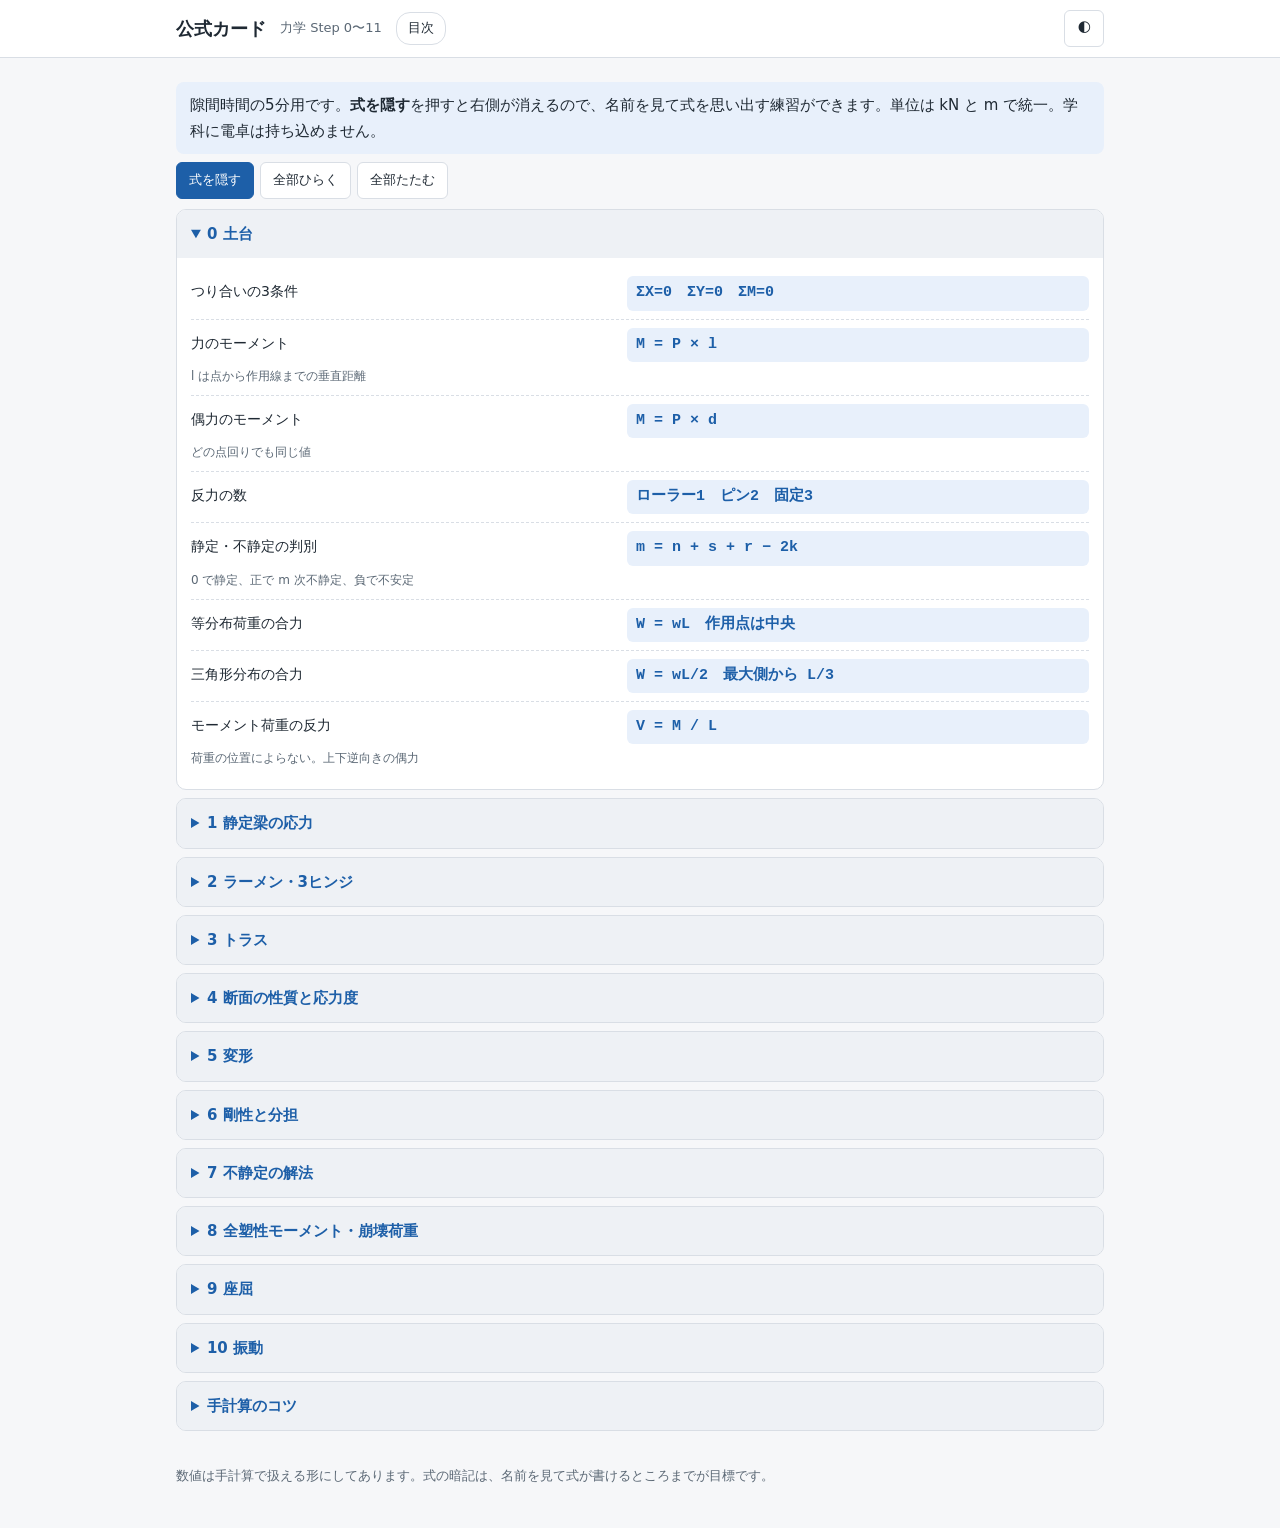
==== formulas.html @ 27fa32a4 "教材アプリ化: 共通部品・×だけ復習・公式カード・過去問リンク・4択・PWA対応 - site/assets/{app.css,app.js} を新設し全ページ共通化 - ×だけ復習(ステップ内・全ス" ====
<!DOCTYPE html>
<html lang="ja">
<head>
<meta charset="UTF-8">
<meta name="viewport" content="width=device-width, initial-scale=1">
<title>公式カード ｜ 一級建築士 構造力学</title>
<link rel="manifest" href="manifest.webmanifest">
<meta name="theme-color" content="#1d5fa8">
<link rel="apple-touch-icon" href="assets/icon-180.png">
<link rel="stylesheet" href="assets/app.css">
<style>
.fx{border:1px solid var(--line);border-radius:10px;margin:8px 0;background:var(--card);overflow:hidden}
.fx>summary{padding:11px 14px;background:var(--mute);font-size:15px}
.fx>div{padding:4px 14px 12px;border:none}
.f{display:flex;flex-wrap:wrap;align-items:baseline;gap:6px 10px;padding:8px 0;border-bottom:1px dashed var(--line)}
.f:last-child{border-bottom:none}
.f .n{flex:1 1 42%;min-width:130px;font-size:14px}
.f .e{flex:1 1 46%;min-width:150px;font-family:Consolas,"Courier New",monospace;font-weight:700;
  font-size:15px;color:var(--acc);background:var(--acc-bg);border-radius:6px;padding:4px 9px}
.f small{flex:1 1 100%;color:var(--sub);font-size:12px;margin-top:-2px}
.hide .e{visibility:hidden}
</style>
</head>
<body>
<header><div class="hin">
  <h1>公式カード</h1>
  <span class="sub">力学 Step 0〜11</span>
  <nav class="tabs"><a href="index.html">目次</a></nav>
</div></header>
<main>

<div class="note">隙間時間の5分用です。<b>式を隠す</b>を押すと右側が消えるので、名前を見て式を思い出す練習ができます。単位は kN と m で統一。学科に電卓は持ち込めません。</div>
<div class="tools">
  <button id="tg" class="pri">式を隠す</button>
  <button id="op">全部ひらく</button>
  <button id="cl">全部たたむ</button>
</div>

<details class="fx" open><summary>0 土台</summary><div>
<div class="f"><span class="n">つり合いの3条件</span><span class="e">ΣX=0　ΣY=0　ΣM=0</span></div>
<div class="f"><span class="n">力のモーメント</span><span class="e">M = P × l</span><small>l は点から作用線までの垂直距離</small></div>
<div class="f"><span class="n">偶力のモーメント</span><span class="e">M = P × d</span><small>どの点回りでも同じ値</small></div>
<div class="f"><span class="n">反力の数</span><span class="e">ローラー1　ピン2　固定3</span></div>
<div class="f"><span class="n">静定・不静定の判別</span><span class="e">m = n + s + r − 2k</span><small>0 で静定、正で m 次不静定、負で不安定</small></div>
<div class="f"><span class="n">等分布荷重の合力</span><span class="e">W = wL　作用点は中央</span></div>
<div class="f"><span class="n">三角形分布の合力</span><span class="e">W = wL/2　最大側から L/3</span></div>
<div class="f"><span class="n">モーメント荷重の反力</span><span class="e">V = M / L</span><small>荷重の位置によらない。上下逆向きの偶力</small></div>
</div></details>

<details class="fx"><summary>1 静定梁の応力</summary><div>
<div class="f"><span class="n">単純梁 中央集中 P　最大 M</span><span class="e">PL/4</span></div>
<div class="f"><span class="n">単純梁 等分布 w　最大 M</span><span class="e">wL²/8</span></div>
<div class="f"><span class="n">単純梁 三角形分布　最大 M</span><span class="e">wL²/9√3 ≒ 0.064 wL²</span></div>
<div class="f"><span class="n">片持ち梁 先端 P　固定端 M</span><span class="e">PL</span></div>
<div class="f"><span class="n">片持ち梁 等分布 w　固定端 M</span><span class="e">wL²/2</span></div>
<div class="f"><span class="n">Q図と M図の関係</span><span class="e">M の傾き = Q</span><small>Q = 0 の位置で M が最大</small></div>
<div class="f"><span class="n">M図の描き方</span><span class="e">引張側に描く</span><small>ヒンジ位置は必ず M = 0</small></div>
</div></details>

<details class="fx"><summary>2 ラーメン・3ヒンジ</summary><div>
<div class="f"><span class="n">節点でのつり合い</span><span class="e">ΣM = 0（節点に集まる M の和）</span></div>
<div class="f"><span class="n">3ヒンジの解き方</span><span class="e">ヒンジで M = 0 の式を1本追加</span></div>
<div class="f"><span class="n">3ヒンジラーメン 水平反力</span><span class="e">H = M<sub>中央</sub> / h</span><small>中央ヒンジ回りの半片でつり合いをとる</small></div>
</div></details>

<details class="fx"><summary>3 トラス</summary><div>
<div class="f"><span class="n">節点法</span><span class="e">各節点で ΣX=0, ΣY=0</span><small>未知が2本以下の節点から始める</small></div>
<div class="f"><span class="n">切断法</span><span class="e">求めたい材を含めて3本以内で切る</span></div>
<div class="f"><span class="n">ゼロ部材 その1</span><span class="e">2部材の節点で荷重なし → 両方 0</span></div>
<div class="f"><span class="n">ゼロ部材 その2</span><span class="e">3部材で2本が一直線 → 残り1本が 0</span></div>
<div class="f"><span class="n">符号</span><span class="e">引張を +、圧縮を −</span></div>
</div></details>

<details class="fx"><summary>4 断面の性質と応力度</summary><div>
<div class="f"><span class="n">長方形の断面二次モーメント</span><span class="e">I = bh³/12</span></div>
<div class="f"><span class="n">円形の断面二次モーメント</span><span class="e">I = πd⁴/64</span></div>
<div class="f"><span class="n">平行軸の定理</span><span class="e">I = I₀ + A·y²</span></div>
<div class="f"><span class="n">断面係数</span><span class="e">Z = I / y　長方形は bh²/6</span></div>
<div class="f"><span class="n">曲げ応力度</span><span class="e">σ = M / Z</span></div>
<div class="f"><span class="n">垂直応力度</span><span class="e">σ = N / A</span></div>
<div class="f"><span class="n">最大せん断応力度 長方形</span><span class="e">τ = 1.5 Q / A</span></div>
<div class="f"><span class="n">最大せん断応力度 円形</span><span class="e">τ = 4Q / 3A</span></div>
<div class="f"><span class="n">組合せ応力度</span><span class="e">σ = N/A ± M/Z</span></div>
<div class="f"><span class="n">断面の核 長方形</span><span class="e">中心から h/6</span><small>全断面を圧縮に保てる範囲</small></div>
</div></details>

<details class="fx"><summary>5 変形</summary><div>
<div class="f"><span class="n">片持ち 先端 P　先端たわみ</span><span class="e">PL³/3EI</span></div>
<div class="f"><span class="n">片持ち 等分布 w　先端たわみ</span><span class="e">wL⁴/8EI</span></div>
<div class="f"><span class="n">単純梁 中央 P　中央たわみ</span><span class="e">PL³/48EI</span></div>
<div class="f"><span class="n">単純梁 等分布 w　中央たわみ</span><span class="e">5wL⁴/384EI</span></div>
<div class="f"><span class="n">片持ち 先端 P　先端たわみ角</span><span class="e">PL²/2EI</span></div>
<div class="f"><span class="n">単純梁 中央 P　端部たわみ角</span><span class="e">PL²/16EI</span></div>
<div class="f"><span class="n">比の問題の勘所</span><span class="e">δ ∝ L³ または L⁴、∝ 1/EI</span><small>L が2倍なら集中荷重で8倍、等分布で16倍</small></div>
</div></details>

<details class="fx"><summary>6 剛性と分担</summary><div>
<div class="f"><span class="n">剛度</span><span class="e">K = I / L</span></div>
<div class="f"><span class="n">剛比</span><span class="e">k = K / K₀</span></div>
<div class="f"><span class="n">分配率</span><span class="e">DF = k / Σk</span></div>
<div class="f"><span class="n">柱の水平剛性 両端固定</span><span class="e">12EI/h³</span></div>
<div class="f"><span class="n">柱の水平剛性 一端ピン</span><span class="e">3EI/h³</span></div>
<div class="f"><span class="n">層のせん断力分担</span><span class="e">Qi = Q × ki / Σk</span><small>剛性に比例して配分される</small></div>
<div class="f"><span class="n">固定端モーメント 等分布</span><span class="e">wL²/12</span></div>
<div class="f"><span class="n">固定端モーメント 中央集中</span><span class="e">PL/8</span></div>
<div class="f"><span class="n">反曲点</span><span class="e">M = 0 の位置</span><small>両端固定の柱では中央</small></div>
</div></details>

<details class="fx"><summary>7 不静定の解法</summary><div>
<div class="f"><span class="n">重ね合わせ</span><span class="e">余分な支点を外し、変形を元に戻す力を求める</span></div>
<div class="f"><span class="n">一端固定・他端ピン 等分布</span><span class="e">固定端 M = wL²/8</span></div>
<div class="f"><span class="n">両端固定 等分布</span><span class="e">固定端 wL²/12、中央 wL²/24</span></div>
<div class="f"><span class="n">両端固定 中央集中</span><span class="e">固定端 PL/8、中央 PL/8</span></div>
<div class="f"><span class="n">到達モーメント</span><span class="e">分配した M の 1/2 が他端へ伝わる</span></div>
</div></details>

<details class="fx"><summary>8 全塑性モーメント・崩壊荷重</summary><div>
<div class="f"><span class="n">全塑性モーメント</span><span class="e">Mp = Zp · σy</span></div>
<div class="f"><span class="n">塑性断面係数 長方形</span><span class="e">Zp = bh²/4</span></div>
<div class="f"><span class="n">形状係数 長方形</span><span class="e">Zp / Z = 1.5</span></div>
<div class="f"><span class="n">崩壊機構の条件</span><span class="e">ヒンジ数 = 不静定次数 + 1</span></div>
<div class="f"><span class="n">仮想仕事法</span><span class="e">外力のする仕事 = ΣMp·θ</span></div>
</div></details>

<details class="fx"><summary>9 座屈</summary><div>
<div class="f"><span class="n">オイラー座屈荷重</span><span class="e">Pk = π²EI / Lk²</span></div>
<div class="f"><span class="n">座屈長さ 両端ピン</span><span class="e">Lk = 1.0 L</span></div>
<div class="f"><span class="n">座屈長さ 両端固定</span><span class="e">Lk = 0.5 L</span></div>
<div class="f"><span class="n">座屈長さ 一端固定・他端ピン</span><span class="e">Lk = 0.7 L</span></div>
<div class="f"><span class="n">座屈長さ 一端固定・他端自由</span><span class="e">Lk = 2.0 L</span></div>
<div class="f"><span class="n">細長比</span><span class="e">λ = Lk / i　　i = √(I/A)</span></div>
<div class="f"><span class="n">比の問題の勘所</span><span class="e">Pk ∝ I、∝ 1/Lk²</span><small>π と E は約分で消えることが多い</small></div>
</div></details>

<details class="fx"><summary>10 振動</summary><div>
<div class="f"><span class="n">固有周期</span><span class="e">T = 2π √(m/k)</span></div>
<div class="f"><span class="n">固有円振動数</span><span class="e">ω = √(k/m)</span></div>
<div class="f"><span class="n">比の問題の勘所</span><span class="e">T ∝ √m、∝ 1/√k</span><small>質量4倍で周期2倍、剛性4倍で周期半分</small></div>
</div></details>

<details class="fx"><summary>手計算のコツ</summary><div>
<div class="f"><span class="n">割り算は最後に一度だけ</span><span class="e">分数のまま持ち回る</span></div>
<div class="f"><span class="n">単純梁の反力</span><span class="e">遠い側の距離に比例</span><small>比で暗算できる</small></div>
<div class="f"><span class="n">π と √ は残す</span><span class="e">約分で消えることが多い</span><small>√2 ≒ 1.41　√3 ≒ 1.73</small></div>
<div class="f"><span class="n">4択の絞り方</span><span class="e">概算で桁を見て2つ消す</span></div>
</div></details>

</main>
<footer>数値は手計算で扱える形にしてあります。式の暗記は、名前を見て式が書けるところまでが目標です。</footer>

<script src="assets/app.js"></script>
<script>
(function(){
var K=window.IKKYU; K.applyTheme(); K.header({}); K.initSW('');
var main=document.querySelector('main'), hidden=false;
document.getElementById('tg').addEventListener('click',function(){
  hidden=!hidden;
  main.classList.toggle('hide',hidden);
  this.textContent=hidden?'式を表示':'式を隠す';
});
document.getElementById('op').addEventListener('click',function(){
  Array.prototype.forEach.call(document.querySelectorAll('.fx'),function(d){ d.open=true; });
});
document.getElementById('cl').addEventListener('click',function(){
  Array.prototype.forEach.call(document.querySelectorAll('.fx'),function(d){ d.open=false; });
});
})();
</script>
</body>
</html>
---- assets/app.css ----
/* 一級建築士 学習ノート 共通スタイル */
:root{
  --bg:#f6f7f9; --card:#fff; --ink:#1f2933; --sub:#5b6875; --line:#d9dee5;
  --acc:#1d5fa8; --acc-bg:#e8f0fb; --ok:#1d8f4e; --ok-bg:#e4f5ea;
  --ng:#c43d3d; --ng-bg:#fbe7e7; --warn-bg:#fff6dc; --warn:#8a6100;
  --mute:#eef1f5; --shadow:0 2px 8px rgba(31,41,51,.08);
  --figink:#1f2933; --figgr:#1f2933;
}
[data-theme="dark"]{
  --bg:#14181d; --card:#1c2127; --ink:#e4e8ed; --sub:#98a3b0; --line:#2f3742;
  --acc:#6aa9e9; --acc-bg:#1b2836; --ok:#4cc07d; --ok-bg:#16301f;
  --ng:#ef7b7b; --ng-bg:#331a1a; --warn-bg:#332a12; --warn:#e0bc6a;
  --mute:#232a32; --shadow:0 2px 8px rgba(0,0,0,.4);
  --figink:#e4e8ed; --figgr:#b6c0cc;
}
*{box-sizing:border-box}
html{-webkit-text-size-adjust:100%}
body{margin:0;background:var(--bg);color:var(--ink);
  font-family:"Segoe UI","Yu Gothic UI","Hiragino Sans","Meiryo",system-ui,sans-serif;
  font-size:16px;line-height:1.75;overflow-wrap:break-word}

/* ---- ヘッダ ---- */
header{background:var(--card);border-bottom:1px solid var(--line);position:sticky;top:0;z-index:20}
.hin{max-width:960px;margin:0 auto;padding:10px 16px;display:flex;flex-wrap:wrap;align-items:center;gap:6px 14px}
.hin h1{font-size:18px;margin:0}
.hin .sub{color:var(--sub);font-size:13px}
nav.tabs{display:flex;flex-wrap:wrap;gap:4px}
nav.tabs a{display:inline-block;padding:4px 11px;border:1px solid var(--line);border-radius:14px;
  color:var(--ink);text-decoration:none;font-size:13px;background:var(--card)}
nav.tabs a:hover{background:var(--acc-bg)}
.prog{margin-left:auto;font-size:13px;color:var(--sub);white-space:nowrap}
.hbtns{display:flex;gap:4px;margin-left:auto}

main{max-width:960px;margin:0 auto;padding:16px}
section.card,.card{background:var(--card);border:1px solid var(--line);border-radius:10px;padding:18px 22px;margin:0 0 18px}
section.card>h2{margin:0 0 6px;font-size:20px;display:flex;flex-wrap:wrap;align-items:center;gap:10px}
section.card>h2 .cnt{font-size:13px;color:var(--sub);font-weight:400}
h3{font-size:17px;margin:22px 0 6px;padding-left:10px;border-left:4px solid var(--acc)}
h4{font-size:15px;margin:16px 0 4px}
p{margin:6px 0}
ul,ol{padding-left:24px;margin:6px 0}
li{margin:3px 0}
a{color:var(--acc)}

.tools{display:flex;gap:6px;flex-wrap:wrap;margin:6px 0 10px}
button{font:inherit;font-size:13px;padding:6px 12px;border:1px solid var(--line);border-radius:6px;
  background:var(--card);cursor:pointer;color:var(--ink);min-height:34px}
button:hover{background:var(--acc-bg)}
button.pri{background:var(--acc);color:#fff;border-color:var(--acc)}
button.pri:hover{opacity:.88}

.note{background:var(--acc-bg);border-radius:8px;padding:10px 14px;margin:8px 0;font-size:15px}
.warn{background:var(--warn-bg);border-radius:8px;padding:10px 14px;margin:8px 0;font-size:15px;color:var(--warn)}

table{border-collapse:collapse;width:100%;margin:8px 0;font-size:15px}
th,td{border:1px solid var(--line);padding:6px 10px;vertical-align:top;text-align:left}
th{background:var(--mute);font-weight:600}
.scroll{overflow-x:auto}

/* ---- 穴埋め ---- */
.bl{display:inline-block;cursor:pointer;user-select:none;vertical-align:baseline;margin:0 2px}
.bl .q{display:inline-block;min-width:3.4em;text-align:center;border-bottom:2px solid var(--acc);
  color:var(--acc);padding:2px 6px;font-weight:600}
.bl .a{display:none;color:var(--acc);font-weight:700;background:var(--acc-bg);border-radius:4px;padding:1px 6px}
.bl .mk{display:none;margin-left:2px;font-size:12px;vertical-align:middle}
.bl .mk b{display:inline-block;width:26px;height:26px;line-height:24px;text-align:center;
  border:1px solid var(--line);border-radius:50%;margin-left:3px;font-weight:400;background:var(--card)}
.bl.open .q{display:none}
.bl.open .a,.bl.open .mk{display:inline-block}
.bl.o .a{background:var(--ok-bg);color:var(--ok)}
.bl.x .a{background:var(--ng-bg);color:var(--ng)}
.bl.o .mk b.o{background:var(--ok);color:#fff;border-color:var(--ok)}
.bl.x .mk b.x{background:var(--ng);color:#fff;border-color:var(--ng)}

/* ---- 図 ---- */
svg.fig{display:block;max-width:100%;height:auto;margin:8px auto}
.fig .bm{stroke:var(--figink);stroke-width:4;stroke-linecap:round}
.fig .sp{fill:var(--card);stroke:var(--figink);stroke-width:1.6}
.fig .gr{stroke:var(--figgr);stroke-width:1.2}
.fig .ld{stroke:var(--ng);stroke-width:2;fill:none}
.fig .lt{fill:var(--ng);font-size:13px;font-weight:600}
.fig .dm{stroke:var(--sub);stroke-width:1}
.fig .dt{fill:var(--sub);font-size:12px}
.fig .nm{fill:var(--figink);font-size:13px;font-weight:600}
.fig .rc{stroke:var(--acc);stroke-width:2;fill:none}
.fig .rt{fill:var(--acc);font-size:12px;font-weight:600}
.figrow{display:flex;flex-wrap:wrap;gap:12px;justify-content:center}
.figrow figure{margin:0;text-align:center;font-size:13px;color:var(--sub)}

/* ---- 例題・解答 ---- */
.ex{border:1px solid var(--line);border-radius:8px;padding:12px 16px;margin:10px 0;background:var(--bg)}
.ex .ttl{font-weight:600;color:var(--acc)}
.calc{font-family:Consolas,"Courier New",monospace;font-size:15px;background:var(--mute);
  border-radius:6px;padding:8px 12px;margin:6px 0;line-height:2;overflow-x:auto}
details{margin:8px 0}
summary{cursor:pointer;color:var(--acc);font-weight:600;padding:4px 0;min-height:30px}
details>div{border-left:3px solid var(--line);padding:6px 14px;margin-top:6px}

/* ---- 確認テスト ---- */
.qz{border:1px solid var(--line);border-radius:8px;padding:12px 16px;margin:10px 0}
.qz input[type=number]{font:inherit;width:6.5em;padding:6px 8px;border:1px solid var(--line);
  border-radius:6px;text-align:right;background:var(--card);color:var(--ink)}
.qz .res{margin-left:8px;font-weight:700}
.qz .res.o{color:var(--ok)} .qz .res.x{color:var(--ng)}
.score{font-size:18px;font-weight:700;margin:10px 0}

/* ---- 4択 ---- */
.mc{border:1px solid var(--line);border-radius:8px;padding:12px 16px;margin:10px 0}
.mc .opts{list-style:none;padding:0;margin:8px 0 0}
.mc .opts li{margin:6px 0}
.mc .opts label{display:flex;gap:8px;align-items:flex-start;padding:8px 10px;border:1px solid var(--line);
  border-radius:8px;cursor:pointer;background:var(--card)}
.mc .opts label:hover{background:var(--acc-bg)}
.mc .opts input{margin-top:5px;flex:0 0 auto;width:18px;height:18px}
.mc .opts li.o label{background:var(--ok-bg);border-color:var(--ok)}
.mc .opts li.x label{background:var(--ng-bg);border-color:var(--ng)}

/* ---- チェックリスト ---- */
.chk{list-style:none;padding:0;margin:8px 0}
.chk li{margin:4px 0}
.chk label{display:flex;gap:9px;align-items:flex-start;padding:7px 10px;border:1px solid var(--line);
  border-radius:8px;cursor:pointer;background:var(--card);font-size:15px}
.chk input{margin-top:4px;flex:0 0 auto;width:18px;height:18px}
.chk input:checked+span{color:var(--sub);text-decoration:line-through}

/* ---- 復習カード ---- */
.ovl{position:fixed;inset:0;background:rgba(10,14,18,.72);z-index:100;display:flex;
  align-items:center;justify-content:center;padding:12px}
.ovl .box{background:var(--card);border-radius:14px;max-width:620px;width:100%;
  max-height:88vh;overflow:auto;padding:16px 18px;box-shadow:var(--shadow)}
.ovl .hd{display:flex;align-items:center;gap:10px;margin-bottom:10px}
.ovl .hd b{font-size:15px}
.ovl .hd .cl{margin-left:auto}
.ovl .ctx{background:var(--mute);border-radius:8px;padding:10px 14px;margin:8px 0;font-size:15px;line-height:2}
.ovl .ctx .tgt{background:var(--acc);color:#fff;border-radius:4px;padding:1px 8px;font-weight:700}
.ovl .ctx .rev{background:var(--ok-bg);color:var(--ok);border-radius:4px;padding:1px 8px;font-weight:700}
.ovl .ctx .bl{pointer-events:none}
.ovl .ctx .bl .q{display:none}
.ovl .ctx .bl .a{display:inline-block;background:transparent;color:var(--sub);font-weight:400;padding:0}
.ovl .ctx .bl .mk{display:none}
.ovl .act{display:flex;gap:8px;margin-top:10px}
.ovl .act button{flex:1 1 0;min-height:44px;font-size:15px}
.ovl .ok{background:var(--ok-bg);color:var(--ok);border-color:var(--ok)}
.ovl .ng{background:var(--ng-bg);color:var(--ng);border-color:var(--ng)}

/* ---- タイマー ---- */
.tmr{display:inline-flex;align-items:center;gap:8px;font-family:Consolas,monospace;
  font-size:18px;font-weight:700;padding:4px 10px;border:1px solid var(--line);border-radius:8px;background:var(--card)}

/* ---- 進捗バー ---- */
.bar{height:6px;background:var(--mute);border-radius:3px;overflow:hidden;margin-top:4px;width:96px}
.bar i{display:block;height:100%;background:var(--acc)}

/* ---- ステップ一覧 ---- */
.steps{list-style:none;padding:0;margin:0}
.steps li{display:flex;align-items:center;gap:10px;padding:11px 12px;border:1px solid var(--line);
  border-radius:10px;background:var(--card);margin:8px 0}
.steps li.off{background:var(--mute);color:var(--sub)}
.steps li.cur{border-color:var(--acc);box-shadow:0 0 0 2px var(--acc-bg)}
.steps .num{flex:0 0 3.1em;font-weight:700;color:var(--acc);font-size:15px}
.steps li.off .num{color:var(--sub)}
.steps .ttl{flex:1 1 auto;min-width:0}
.steps .ttl b{display:block;font-size:15px}
.steps .ttl small{display:block;color:var(--sub);font-size:12px}
.steps .st{flex:0 0 auto;font-size:12px;color:var(--sub);text-align:right;white-space:nowrap}
.steps .st .ok{color:var(--ok);font-weight:700}
.steps a{color:inherit;text-decoration:none;display:contents}

textarea{width:100%;min-height:120px;font-family:Consolas,monospace;font-size:12px;
  border:1px solid var(--line);border-radius:8px;padding:8px;background:var(--card);color:var(--ink)}
sup{font-size:11px}
footer{max-width:960px;margin:0 auto;padding:10px 16px 40px;color:var(--sub);font-size:13px}

@media (max-width:600px){
  .hin{padding:8px 12px;gap:4px 10px}
  .hin .sub{display:none}
  .prog{margin-left:0;width:100%}
  nav.tabs a{padding:3px 9px;font-size:12px}
  main{padding:10px}
  section.card,.card{padding:14px 12px}
  .ex{padding:10px 12px}
  .calc{font-size:14px;padding:8px}
  th,td{padding:5px 7px}
}
@media print{
  header{position:static}
  .tools,.mk,.hbtns,.ovl{display:none!important}
  body{background:#fff}
  section.card{break-inside:avoid;border:none;padding:0}
}
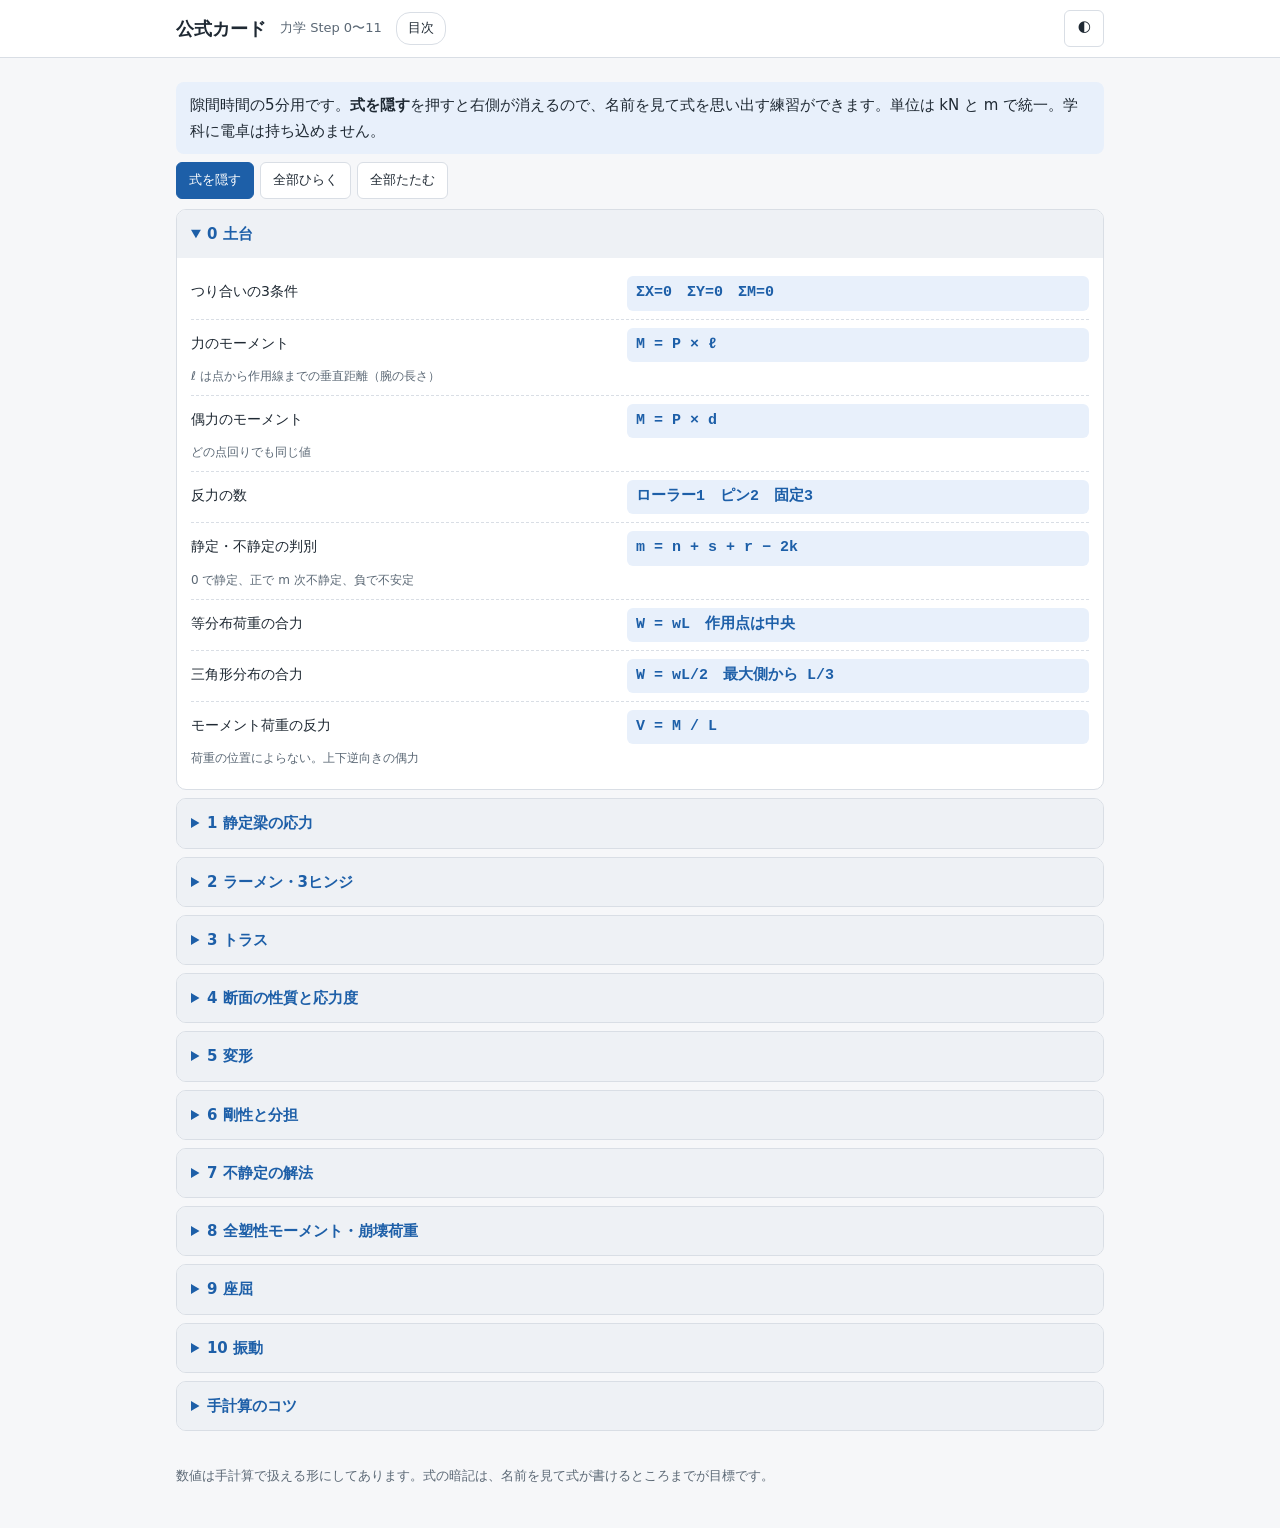
==== commit 2c0f9a4b: "公式カード: モーメントの腕の記号を ℓ に変更し動作確認を記録 等幅フォントで小文字 l が数字の 1 と紛らわしいため。  Co-Authored-By: Claude Opus 5 <norep" ====
--- a/formulas.html
+++ b/formulas.html
@@ -38,7 +38,7 @@
 
 <details class="fx" open><summary>0 土台</summary><div>
 <div class="f"><span class="n">つり合いの3条件</span><span class="e">ΣX=0　ΣY=0　ΣM=0</span></div>
-<div class="f"><span class="n">力のモーメント</span><span class="e">M = P × l</span><small>l は点から作用線までの垂直距離</small></div>
+<div class="f"><span class="n">力のモーメント</span><span class="e">M = P × ℓ</span><small>ℓ は点から作用線までの垂直距離（腕の長さ）</small></div>
 <div class="f"><span class="n">偶力のモーメント</span><span class="e">M = P × d</span><small>どの点回りでも同じ値</small></div>
 <div class="f"><span class="n">反力の数</span><span class="e">ローラー1　ピン2　固定3</span></div>
 <div class="f"><span class="n">静定・不静定の判別</span><span class="e">m = n + s + r − 2k</span><small>0 で静定、正で m 次不静定、負で不安定</small></div>
